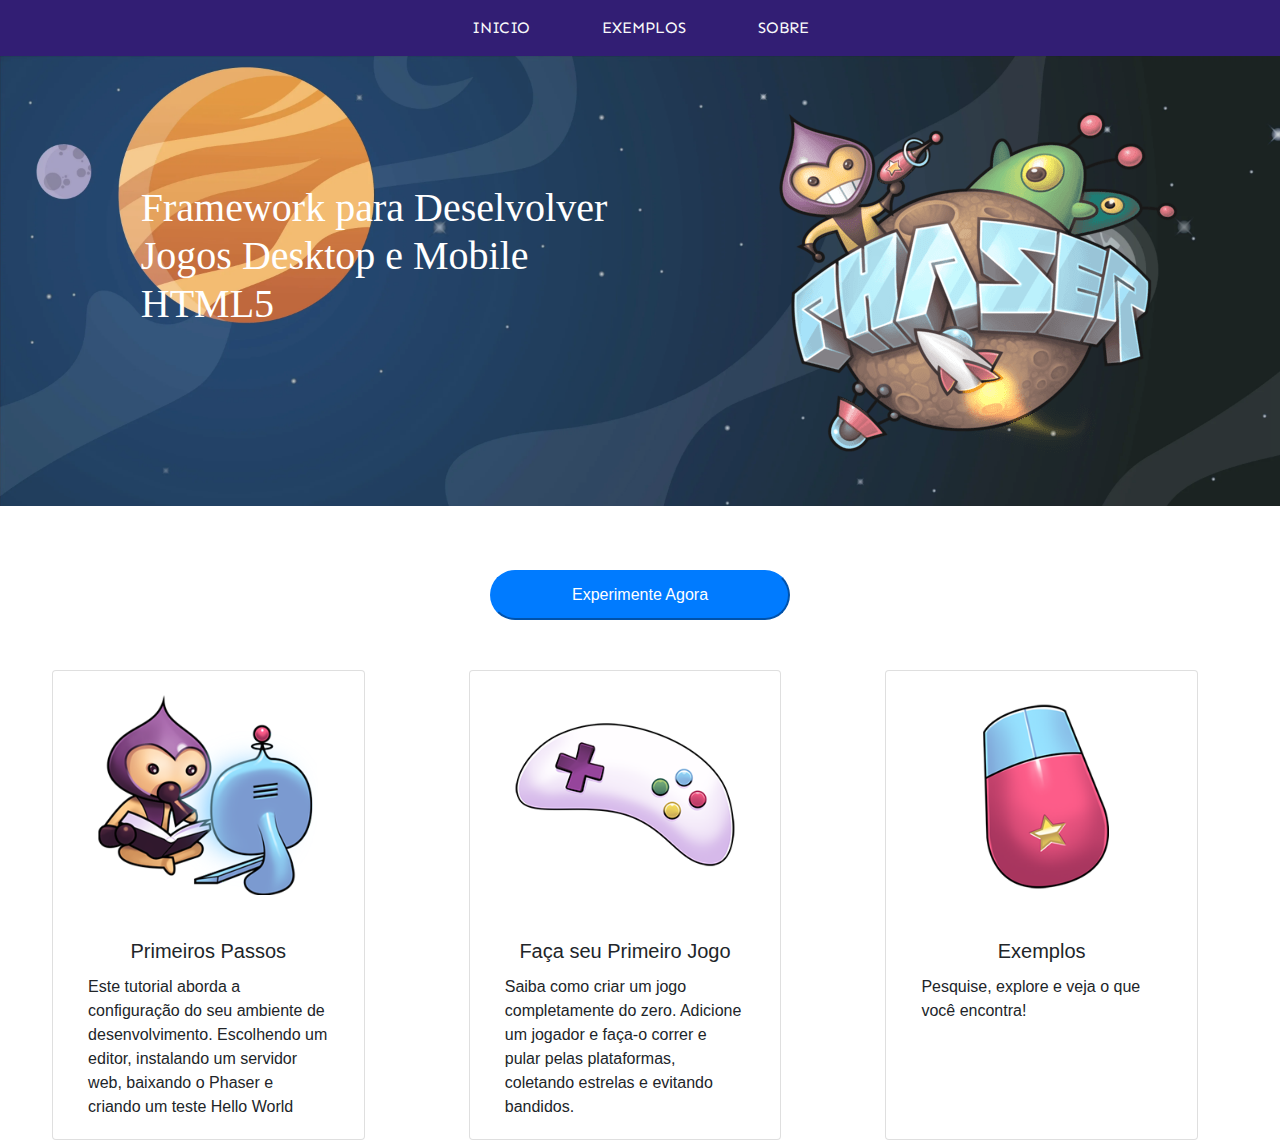
==== index.html @ 148dcc28 "PrimeiraVersão" ====
<!DOCTYPE html>
<html lang="en">

<head>
    <meta charset="UTF-8">
    <meta name="viewport" content="width=device-width, initial-scale=1.0">
    <title>Teste</title>
    <link rel="stylesheet" href="https://maxcdn.bootstrapcdn.com/bootstrap/4.5.2/css/bootstrap.min.css">
    <link rel="stylesheet" href="css/style.css">
    <script src="https://maxcdn.bootstrapcdn.com/bootstrap/4.5.2/js/bootstrap.min.js"></script>
</head>

<body>
    <main class="container-fluid">
        <nav class="navbar navbar-expand-lg justify-content-center">
            <ul class="nav flex-row">
                <li class="nav-item">
                    <a class="nav-link text-light" href>INICIO</a>
                </li>
                <li class="nav-item">
                    <a class="nav-link text-light" href>EXEMPLOS</a>
                </li>
                <li class="nav-item">
                    <a class="nav-link text-light" href>SOBRE</a>
                </li>
            </ul>
        </nav>
        <div class="container-fluid justify-content-center row" id="box">
            <section class="col-sm-6" id="info">
                <h1>Framework para Deselvolver Jogos Desktop e Mobile HTML5</h1>
            </section>
            <section class="col-sm-6" id="cimages"> 
                <img src="assets/exemplos/Phaserlogo.png" alt="PhaserL">               
            </section>
        </div>
        <div class="text-center" id="botao">
            <button type="button" class="btn-primary btn-circle">Experimente Agora</button>
        </div>
        <div class="container-fluid row" id="box1">
            <div class="card col-sm-3 mx-auto">
                <img src="assets/icones/avatar.png" class="card-img-top" alt="">
                <div class="card-body">
                    <h5 class="card-title text-center">Primeiros Passos</h5>
                    <p class="card-text">Este tutorial aborda a configuração do seu ambiente de desenvolvimento. Escolhendo um editor, instalando um servidor web, baixando o Phaser e criando um teste Hello World</p>
                    <!--<a href="#" class="btn btn-primary">Go somewhere</a>-->
                </div>
            </div>
            <div class="card col-sm-3 mx-auto">
                <img src="assets/icones/controle.png" class="card-img-top" alt="">
                <div class="card-body">
                    <h5 class="card-title text-center">Faça seu Primeiro Jogo</h5>
                    <p class="card-text">Saiba como criar um jogo completamente do zero. Adicione um jogador e faça-o correr e pular pelas plataformas, coletando estrelas e evitando bandidos.</p>
                    <!--<a href="#" class="btn btn-primary">Go somewhere</a>-->
                </div>
            </div>
            <div class="card col-sm-3 mx-auto">
                <img src="assets/icones/mouse.png" class="card-img-top" alt="">
                <div class="card-body">
                    <h5 class="card-title text-center">Exemplos</h5>
                    <p class="card-text">Pesquise, explore e veja o que você encontra!</p>
                    <!--<a href="#" class="btn btn-primary">Go somewhere</a>-->
                </div>
            </div>


        </div>
        <footer class="footer bg-dark">

        </footer>

    </main>


</body>

</html>
---- css/style.css ----
@import url('https://fonts.googleapis.com/css2?family=Sen:wght@500&display=swap');

body{
    margin: 0px !important;
    padding: 0px !important;
}
main{
    margin: 0px !important;
    padding: 0px !important;
}

.navbar {
    background-color: #321E74 !important;
    font-family: 'Sen', sans-serif;

}

.navbar li {
    margin: 0 20px;
}

#box {
    margin: 0px !important;
    padding: 0px !important;
    height: 450px;
    font-family: 'Sen', sans-serif;
    background-image: url("../assets/exemplos/backgroundimg.png");
    background-repeat: no-repeat;
    background-size: cover;
    opacity: 0.9;
    

}
#box1{
    /*background-color: yellow;*/
    padding-top: 50px;
}

#info{
    color: white;
    padding: 10% 1% 5% 11%;
    font-family: Georgia, serif;
}
#cimages{
    padding: 4% 5% 5% 10%;
}
#botao{
    padding-top: 5%;
}
.btn-circle{
    border-radius: 30px;
    width: 300px;
    height: 50px;
}
.card-img-top{
    padding: 20px;
}


#logo{
    width: 120px;
    height: 40px;
}
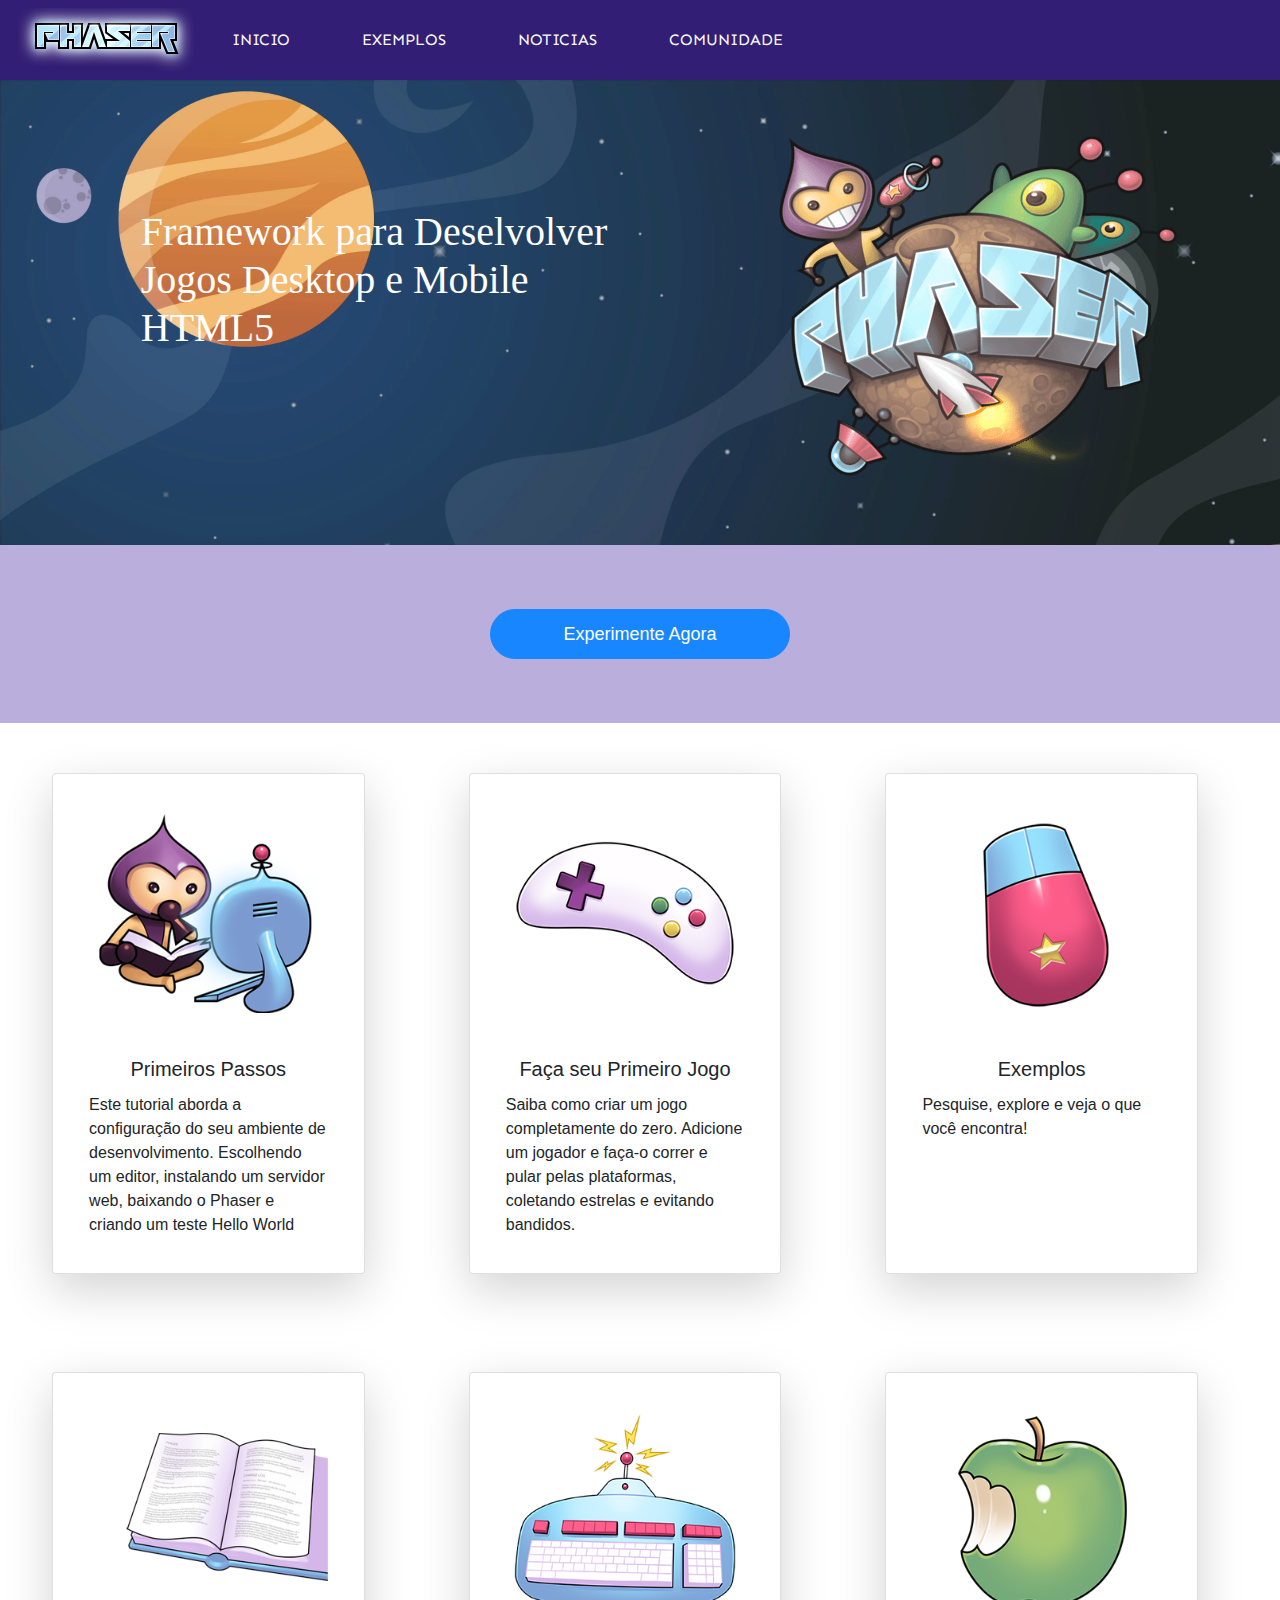
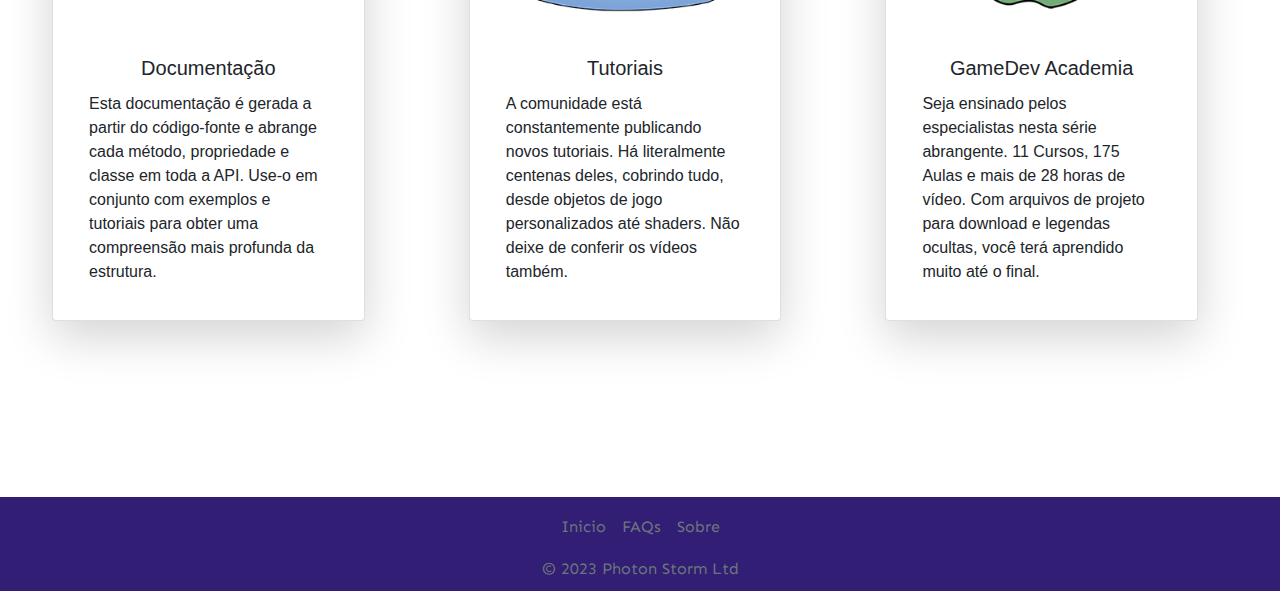
==== commit 64a0f1be: "SegundaVersão" ====
--- a/index.html
+++ b/index.html
@@ -4,69 +4,130 @@
 <head>
     <meta charset="UTF-8">
     <meta name="viewport" content="width=device-width, initial-scale=1.0">
-    <title>Teste</title>
+    <title>Phaser</title>
     <link rel="stylesheet" href="https://maxcdn.bootstrapcdn.com/bootstrap/4.5.2/css/bootstrap.min.css">
-    <link rel="stylesheet" href="css/style.css">
+    <link rel="stylesheet" href="./css/style.css">
+    <link rel="stylesheet" href="./css/styleindex.css">
     <script src="https://maxcdn.bootstrapcdn.com/bootstrap/4.5.2/js/bootstrap.min.js"></script>
+    <link rel="shortcut icon" href="assets/icones/icone.png">
 </head>
 
 <body>
     <main class="container-fluid">
-        <nav class="navbar navbar-expand-lg justify-content-center">
+        <nav class="navbar navbar-expand-lg ">
+            <img src="assets/icones/logo.png" class="logo" alt="">
             <ul class="nav flex-row">
                 <li class="nav-item">
-                    <a class="nav-link text-light" href>INICIO</a>
+                    <a class="nav-link text-light" href="./index.html">INICIO</a>
                 </li>
                 <li class="nav-item">
-                    <a class="nav-link text-light" href>EXEMPLOS</a>
+                    <a class="nav-link text-light" href="./pages/exemplos.html">EXEMPLOS</a>
                 </li>
                 <li class="nav-item">
-                    <a class="nav-link text-light" href>SOBRE</a>
+                    <a class="nav-link text-light" href="./pages/noticias.html">NOTICIAS</a>
+                </li>
+                <li class="nav-item">
+                    <a class="nav-link text-light" href="./pages/comunidade.html">COMUNIDADE</a>
                 </li>
             </ul>
         </nav>
-        <div class="container-fluid justify-content-center row" id="box">
-            <section class="col-sm-6" id="info">
-                <h1>Framework para Deselvolver Jogos Desktop e Mobile HTML5</h1>
-            </section>
-            <section class="col-sm-6" id="cimages"> 
-                <img src="assets/exemplos/Phaserlogo.png" alt="PhaserL">               
-            </section>
-        </div>
-        <div class="text-center" id="botao">
-            <button type="button" class="btn-primary btn-circle">Experimente Agora</button>
-        </div>
-        <div class="container-fluid row" id="box1">
-            <div class="card col-sm-3 mx-auto">
-                <img src="assets/icones/avatar.png" class="card-img-top" alt="">
-                <div class="card-body">
-                    <h5 class="card-title text-center">Primeiros Passos</h5>
-                    <p class="card-text">Este tutorial aborda a configuração do seu ambiente de desenvolvimento. Escolhendo um editor, instalando um servidor web, baixando o Phaser e criando um teste Hello World</p>
-                    <!--<a href="#" class="btn btn-primary">Go somewhere</a>-->
+        <div class="container col-md-12 col-xl-12 col-sm-12 caixa">
+            <div class="container-fluid justify-content-center row " id="box">
+                    <div class="col-xl-6 col-md-6 col-lg-6" id="info">
+                        <h1>Framework para Deselvolver Jogos Desktop e Mobile HTML5</h1>
+                    </div>
+                    <div class="col-xl-6 col-lg-6"id="cimages">
+                        <img src="assets/exemplos/Phaserlogo.png" alt="PhaserL">
+                    </div>
+                <div class="text-center botao col-md-12">
+                    <button type="button" class="btn-primary btn-circle btn">Experimente Agora</button>
+                </div>
+
+            </div>
+            <div class="container-fluid row box1">
+                <div class="card col-sm-5 col-md-3 mx-auto shadow-lg p-3 mb-5 bg-body rounded">
+                    <img src="assets/icones/avatar.png" class="card-img-top" alt="">
+                    <div class="card-body">
+                        <h5 class="card-title text-center">Primeiros Passos</h5>
+                        <p class="card-text">Este tutorial aborda a configuração do seu ambiente de desenvolvimento.
+                            Escolhendo um editor, instalando um servidor web, baixando o Phaser e criando um teste Hello
+                            World
+                            <a href="#" class="stretched-link"></a>
+                        </p>
+
+                    </div>
+                </div>
+                <div class="card col-sm-5 col-md-3 mx-auto shadow-lg p-3 mb-5 bg-body rounded">
+                    <img src="assets/icones/controle.png" class="card-img-top" alt="">
+                    <div class="card-body">
+                        <h5 class="card-title text-center">Faça seu Primeiro Jogo</h5>
+                        <p class="card-text">Saiba como criar um jogo completamente do zero. Adicione um jogador e
+                            faça-o correr e pular pelas plataformas, coletando estrelas e evitando bandidos.
+                            <a href="#" class="stretched-link"></a>
+                        </p>
+                    </div>
+                </div>
+                <div class="card col-sm-5 col-md-3 mx-auto shadow-lg p-3 mb-5 bg-body rounded">
+                    <img src="assets/icones/mouse.png" class="card-img-top" alt="">
+                    <div class="card-body">
+                        <h5 class="card-title text-center">Exemplos</h5>
+                        <p class="card-text">Pesquise, explore e veja o que você encontra!
+                            <a href="#" class="stretched-link"></a>
+                        </p>
+                    </div>
                 </div>
             </div>
-            <div class="card col-sm-3 mx-auto">
-                <img src="assets/icones/controle.png" class="card-img-top" alt="">
-                <div class="card-body">
-                    <h5 class="card-title text-center">Faça seu Primeiro Jogo</h5>
-                    <p class="card-text">Saiba como criar um jogo completamente do zero. Adicione um jogador e faça-o correr e pular pelas plataformas, coletando estrelas e evitando bandidos.</p>
-                    <!--<a href="#" class="btn btn-primary">Go somewhere</a>-->
+            <div class="container-fluid row box1">
+                <div class="card col-sm-5 col-md-3 mx-auto shadow-lg p-3 mb-5 bg-body rounded">
+                    <img src="assets/icones/livro.png" class="card-img-top" alt="">
+                    <div class="card-body">
+                        <h5 class="card-title text-center">Documentação</h5>
+                        <p class="card-text">Esta documentação é gerada a partir do código-fonte e abrange cada método,
+                            propriedade e classe em toda a API. Use-o em conjunto com exemplos e tutoriais para obter
+                            uma compreensão mais profunda da estrutura.
+                            <a href="#" class="stretched-link"></a>
+                        </p>
+                    </div>
+                </div>
+                <div class="card col-sm-5 col-md-3 mx-auto shadow-lg p-3 mb-5 bg-body rounded">
+                    <img src="assets/icones/teclado.png" class="card-img-top" alt="">
+                    <div class="card-body">
+                        <h5 class="card-title text-center">Tutoriais</h5>
+                        <p class="card-text">A comunidade está constantemente publicando novos tutoriais. Há
+                            literalmente centenas deles, cobrindo tudo, desde objetos de jogo personalizados até
+                            shaders. Não deixe de conferir os vídeos também.
+                            <a href="./pages/tutoriais.html" class="stretched-link"></a>
+                        </p>
+                    </div>
+                </div>
+                <div class="card col-sm-5 col-md-3 mx-auto shadow-lg p-3 mb-5 bg-body rounded">
+                    <img src="assets/icones/maça.png" class="card-img-top" alt="">
+                    <div class="card-body">
+                        <h5 class="card-title text-center">GameDev Academia</h5>
+                        <p class="card-text">Seja ensinado pelos especialistas nesta série abrangente. 11 Cursos, 175
+                            Aulas e mais de 28 horas de vídeo. Com arquivos de projeto para download e legendas ocultas,
+                            você terá aprendido muito até o final.
+                            <a href="#" class="stretched-link"></a>
+                        </p>
+                    </div>
                 </div>
             </div>
-            <div class="card col-sm-3 mx-auto">
-                <img src="assets/icones/mouse.png" class="card-img-top" alt="">
-                <div class="card-body">
-                    <h5 class="card-title text-center">Exemplos</h5>
-                    <p class="card-text">Pesquise, explore e veja o que você encontra!</p>
-                    <!--<a href="#" class="btn btn-primary">Go somewhere</a>-->
-                </div>
-            </div>
+        </div>
 
-
-        </div>
-        <footer class="footer bg-dark">
-
-        </footer>
+        <footer class="text-center footer">
+            <ul class="nav justify-content-center">
+                <li class="nav-item">
+                    <a href="#" class="nav-link px-2 text-muted">Inicio</a>
+                </li>
+                <li class="nav-item">
+                    <a href="#" class="nav-link px-2 text-muted">FAQs</a>
+                </li>
+                <li class="nav-item">
+                    <a href="#" class="nav-link px-2 text-muted">Sobre</a>
+                </li>
+            </ul>
+            <p class="text-center text-muted">&copy; 2023 Photon Storm Ltd</p>
+          </footer>
 
     </main>
 
--- a/css/style.css
+++ b/css/style.css
@@ -15,51 +15,42 @@
 
 }
 
+
 .navbar li {
     margin: 0 20px;
 }
+.navbar li:hover{
+    background-color: #988bc5;
+    border-radius: 20px;
+}
 
-#box {
-    margin: 0px !important;
-    padding: 0px !important;
-    height: 450px;
+.footer{
+    background-color: #321E74;
+    color: white !important;
     font-family: 'Sen', sans-serif;
-    background-image: url("../assets/exemplos/backgroundimg.png");
-    background-repeat: no-repeat;
-    background-size: cover;
-    opacity: 0.9;
-    
+    margin-top: 10%;
+    bottom: 0;
 
 }
-#box1{
-    /*background-color: yellow;*/
-    padding-top: 50px;
+.footer ul{
+    padding-top: 10px;
+}
+.footer p{
+    padding-top: 10px;
+    padding-bottom: 10px;
 }
 
-#info{
-    color: white;
-    padding: 10% 1% 5% 11%;
-    font-family: Georgia, serif;
-}
-#cimages{
-    padding: 4% 5% 5% 10%;
-}
-#botao{
-    padding-top: 5%;
-}
-.btn-circle{
-    border-radius: 30px;
-    width: 300px;
-    height: 50px;
-}
-.card-img-top{
-    padding: 20px;
-}
+@media screen and (max-width: 655px) {
+    .navbar{
+        text-align: center !important;
+    }
+    .navbar li {
+        width: 100%;
+    }
+    .logo{
+        display: none !important;
+    }
 
-
-#logo{
-    width: 120px;
-    height: 40px;
 }
 
 
@@ -67,3 +58,4 @@
 
 
 
+
--- a/css/styleindex.css
+++ b/css/styleindex.css
@@ -0,0 +1,80 @@
+@import url('https://fonts.googleapis.com/css2?family=Sen:wght@500&display=swap');
+
+
+#box {
+    margin: 0px !important;
+    padding: 0px !important;
+    font-family: 'Sen', sans-serif;
+    background-image: url("../assets/exemplos/backgroundimg.png");
+    background-repeat: no-repeat;
+    background-size: cover;
+    opacity: 0.9;
+    
+
+}
+.caixa{
+    padding: 0px;
+    margin: 0px;
+}
+.box1{
+    /*background-color: yellow;*/
+    padding-top: 50px;
+}
+
+#info{
+    color: white;
+    padding: 10% 1% 5% 11%;
+    font-family: Georgia, serif;
+}
+#cimages{
+    padding: 4% 5% 5% 10%;
+}
+.botao{
+    padding: 5% 0% 5% 0%;
+    background-color: #B2A6D9;
+}
+.btn-circle{
+    border-radius: 30px;
+    width: 300px;
+    height: 50px;
+}
+.btn{
+    font:18px'freight-sans-pro', Arial, Helvetica, sans-serif;
+}
+.btn:hover{
+    transform: scale(1.1);
+}
+.card-img-top{
+    padding: 20px;
+}
+.card:hover{
+    transform: scale(1.1);
+}
+
+
+#logo{
+    width: 120px;
+    height: 40px;
+}
+@media screen and (max-width: 990px) {
+    #cimages{
+       display: none;
+    }
+}
+@media screen and (max-width: 768px) {
+
+    .card p{
+        display: none;
+    }
+
+}
+
+@media screen and (max-width: 576px) {
+
+    .box1{
+        padding: 10%;
+    }
+
+
+
+}
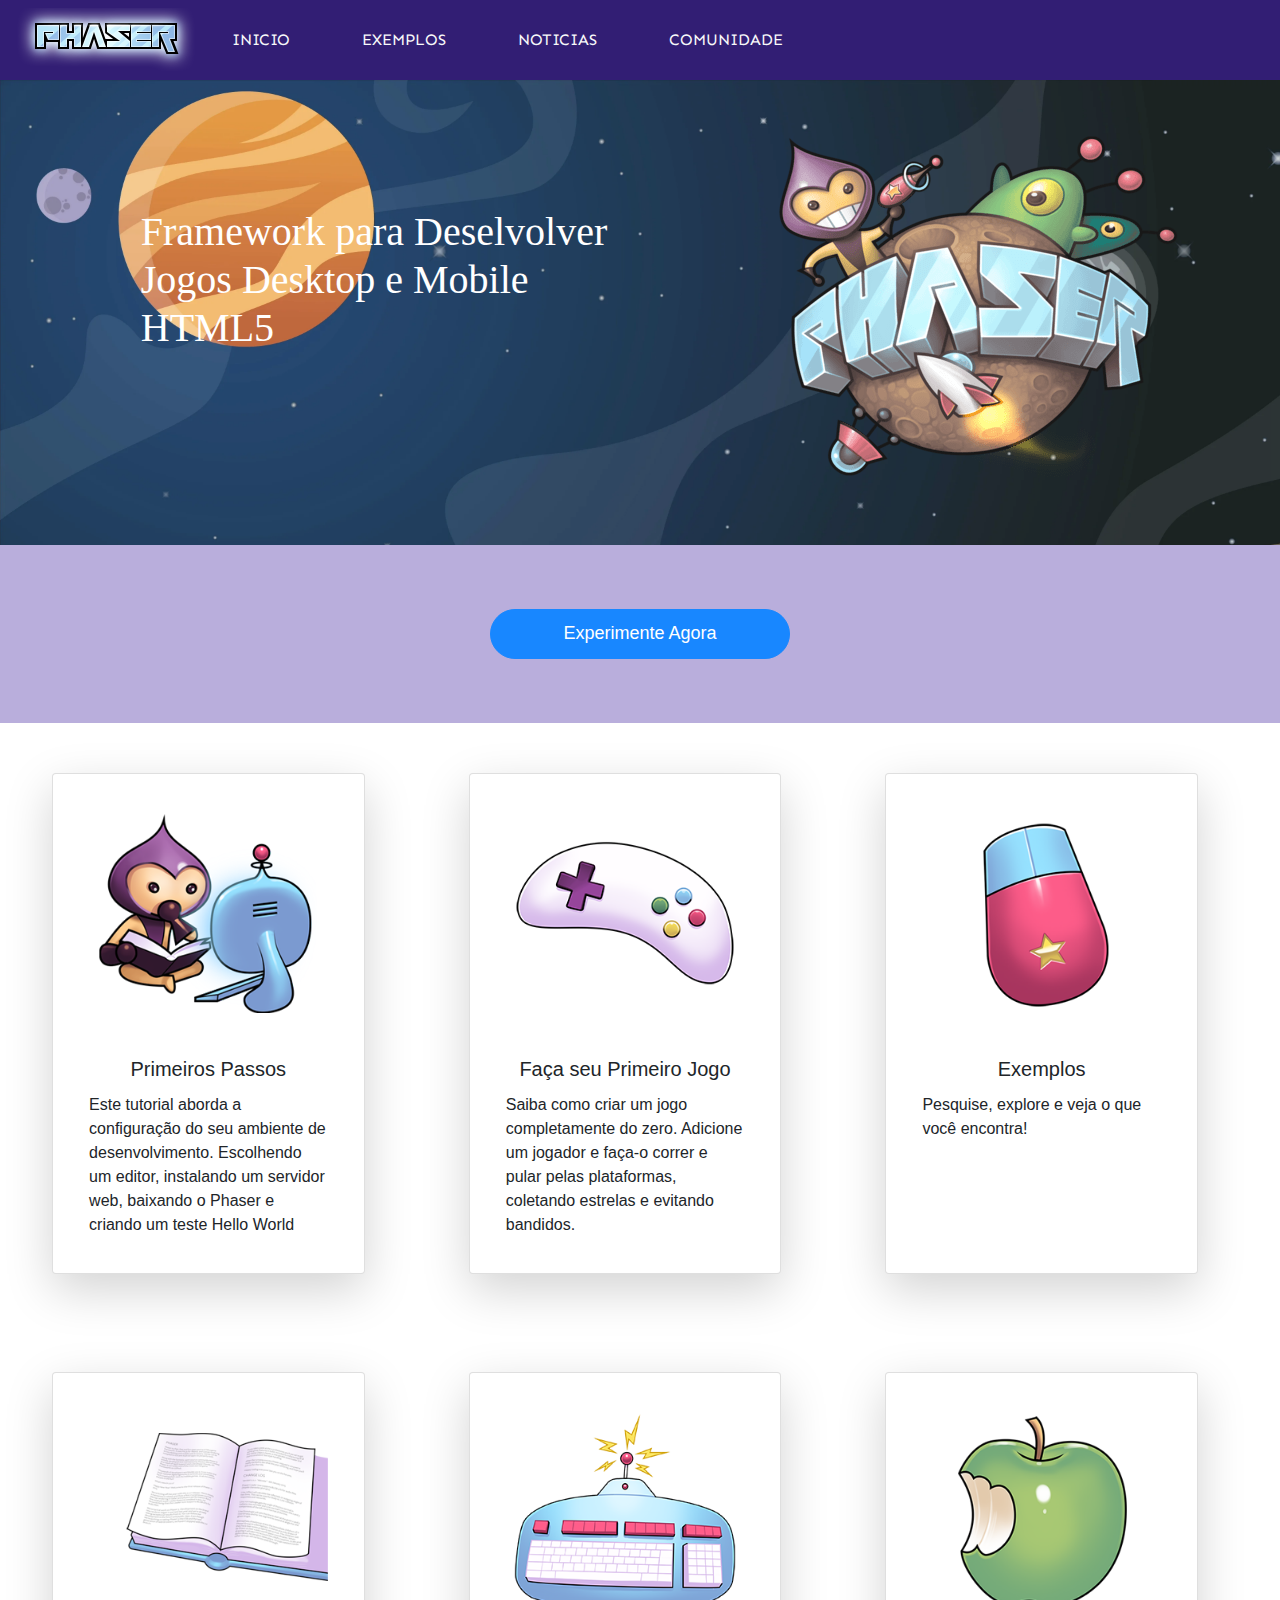
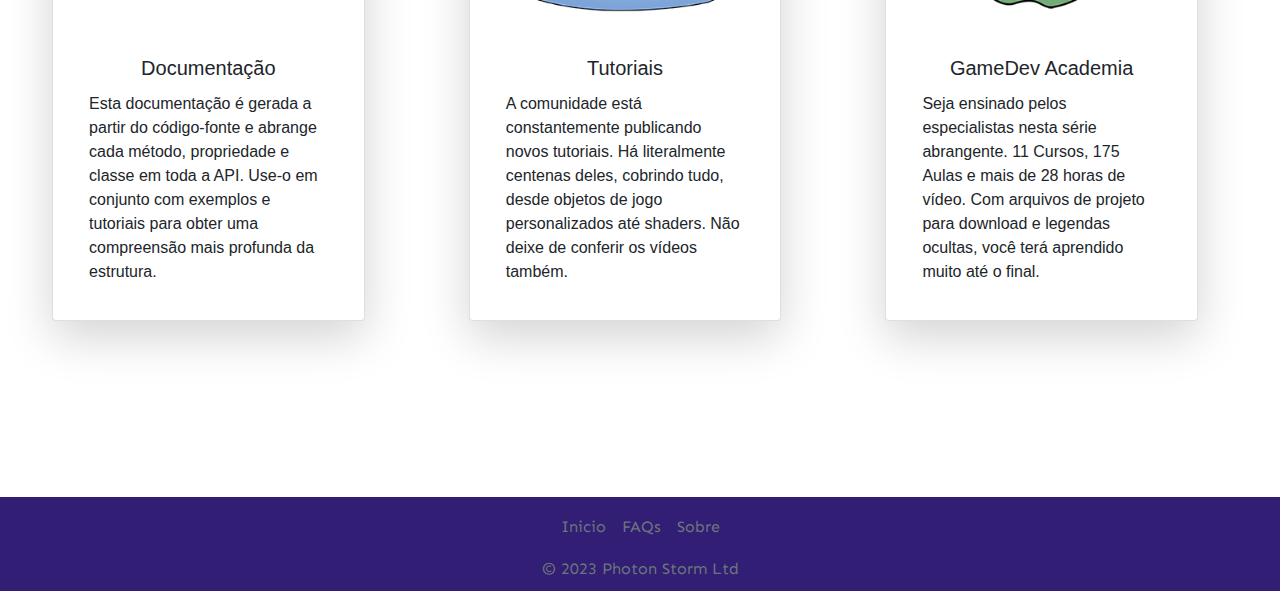
==== commit a3ed7858: "terceira Versão" ====
--- a/index.html
+++ b/index.html
@@ -36,12 +36,12 @@
                     <div class="col-xl-6 col-md-6 col-lg-6" id="info">
                         <h1>Framework para Deselvolver Jogos Desktop e Mobile HTML5</h1>
                     </div>
-                    <div class="col-xl-6 col-lg-6"id="cimages">
+                    <div class="col-xl-6 col-lg-6" id="cimages">
                         <img src="assets/exemplos/Phaserlogo.png" alt="PhaserL">
                     </div>
-                <div class="text-center botao col-md-12">
-                    <button type="button" class="btn-primary btn-circle btn">Experimente Agora</button>
-                </div>
+                    <div class="text-center botao col-md-12">
+                        <a class="btn btn-circle btn-primary " href="./pages/download.html" role="button">Experimente Agora</a>
+                    </div>
 
             </div>
             <div class="container-fluid row box1">
@@ -72,7 +72,7 @@
                     <div class="card-body">
                         <h5 class="card-title text-center">Exemplos</h5>
                         <p class="card-text">Pesquise, explore e veja o que você encontra!
-                            <a href="#" class="stretched-link"></a>
+                            <a href="./pages/exemplos.html" class="stretched-link"></a>
                         </p>
                     </div>
                 </div>
@@ -85,7 +85,7 @@
                         <p class="card-text">Esta documentação é gerada a partir do código-fonte e abrange cada método,
                             propriedade e classe em toda a API. Use-o em conjunto com exemplos e tutoriais para obter
                             uma compreensão mais profunda da estrutura.
-                            <a href="#" class="stretched-link"></a>
+                            <a href="./pages/documentacao.html" class="stretched-link"></a>
                         </p>
                     </div>
                 </div>
--- a/css/styleindex.css
+++ b/css/styleindex.css
@@ -40,6 +40,7 @@
 }
 .btn{
     font:18px'freight-sans-pro', Arial, Helvetica, sans-serif;
+    padding-top: 1%;
 }
 .btn:hover{
     transform: scale(1.1);
